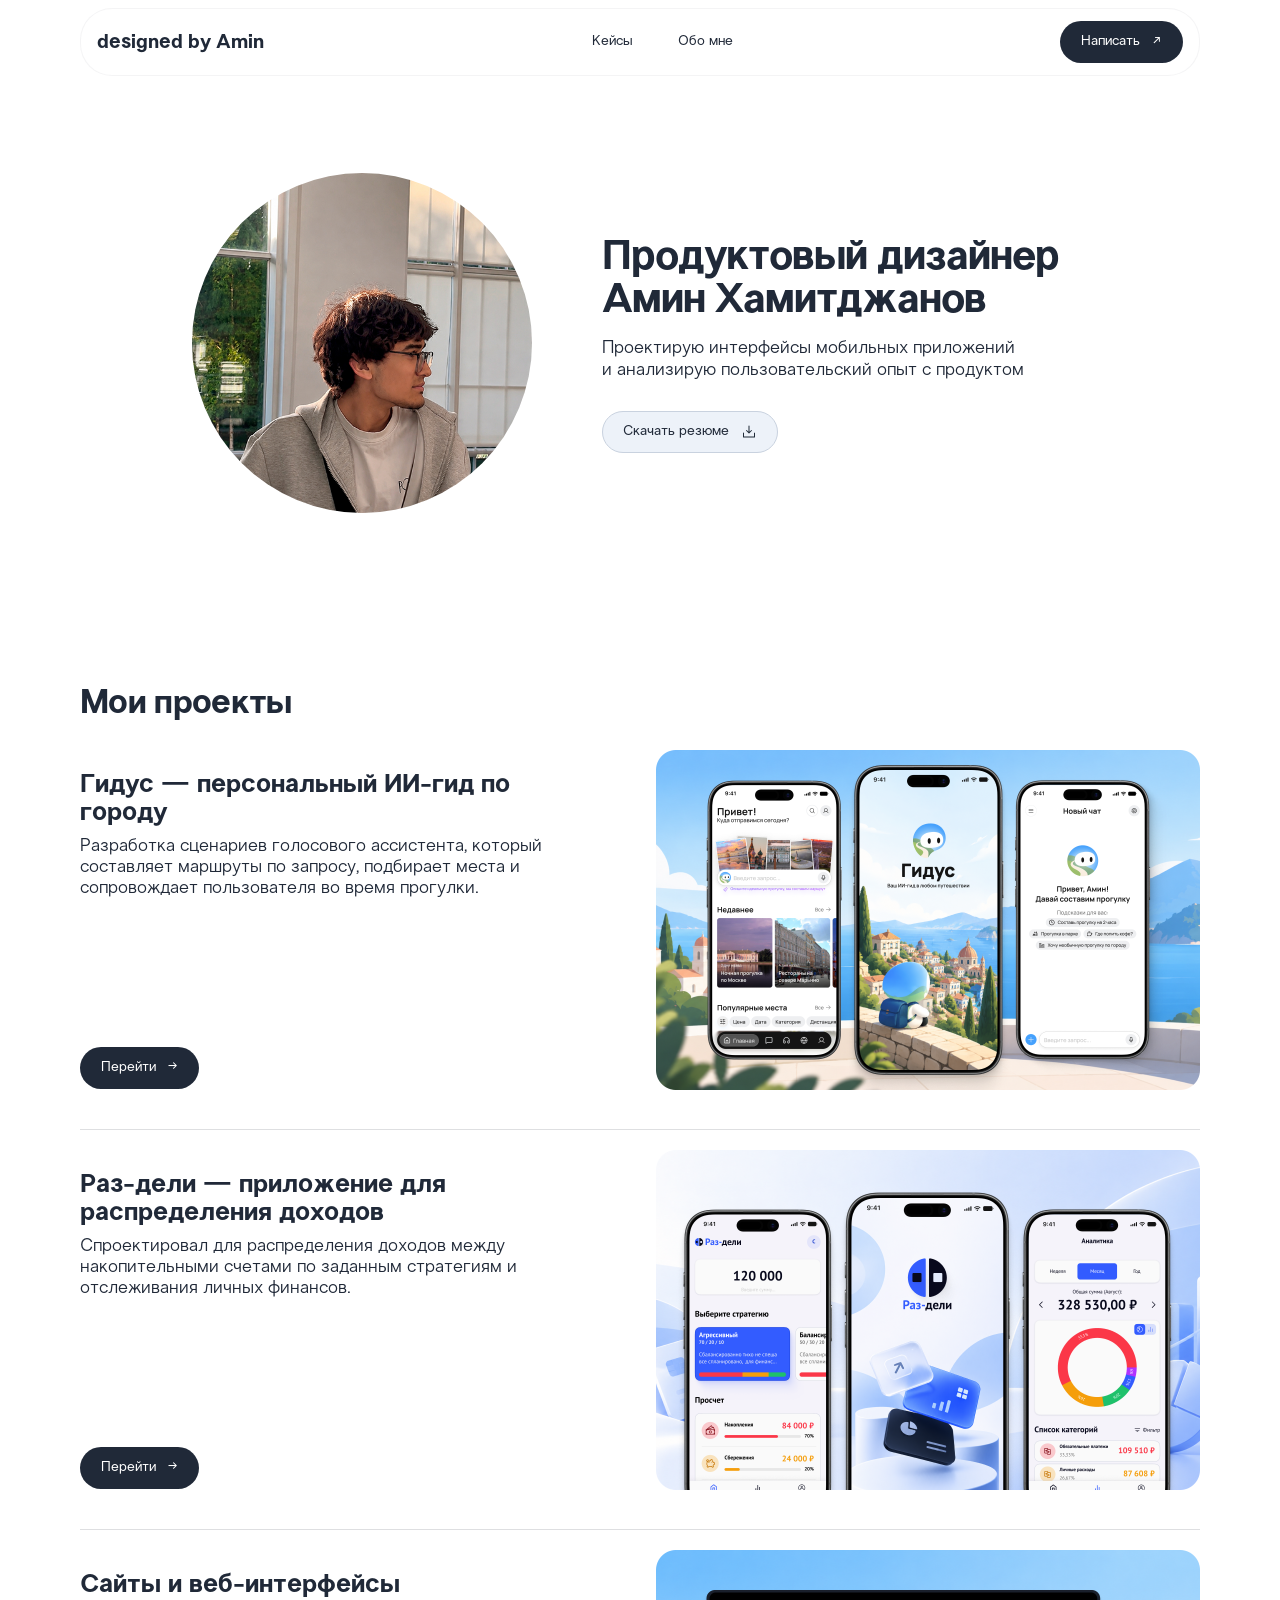
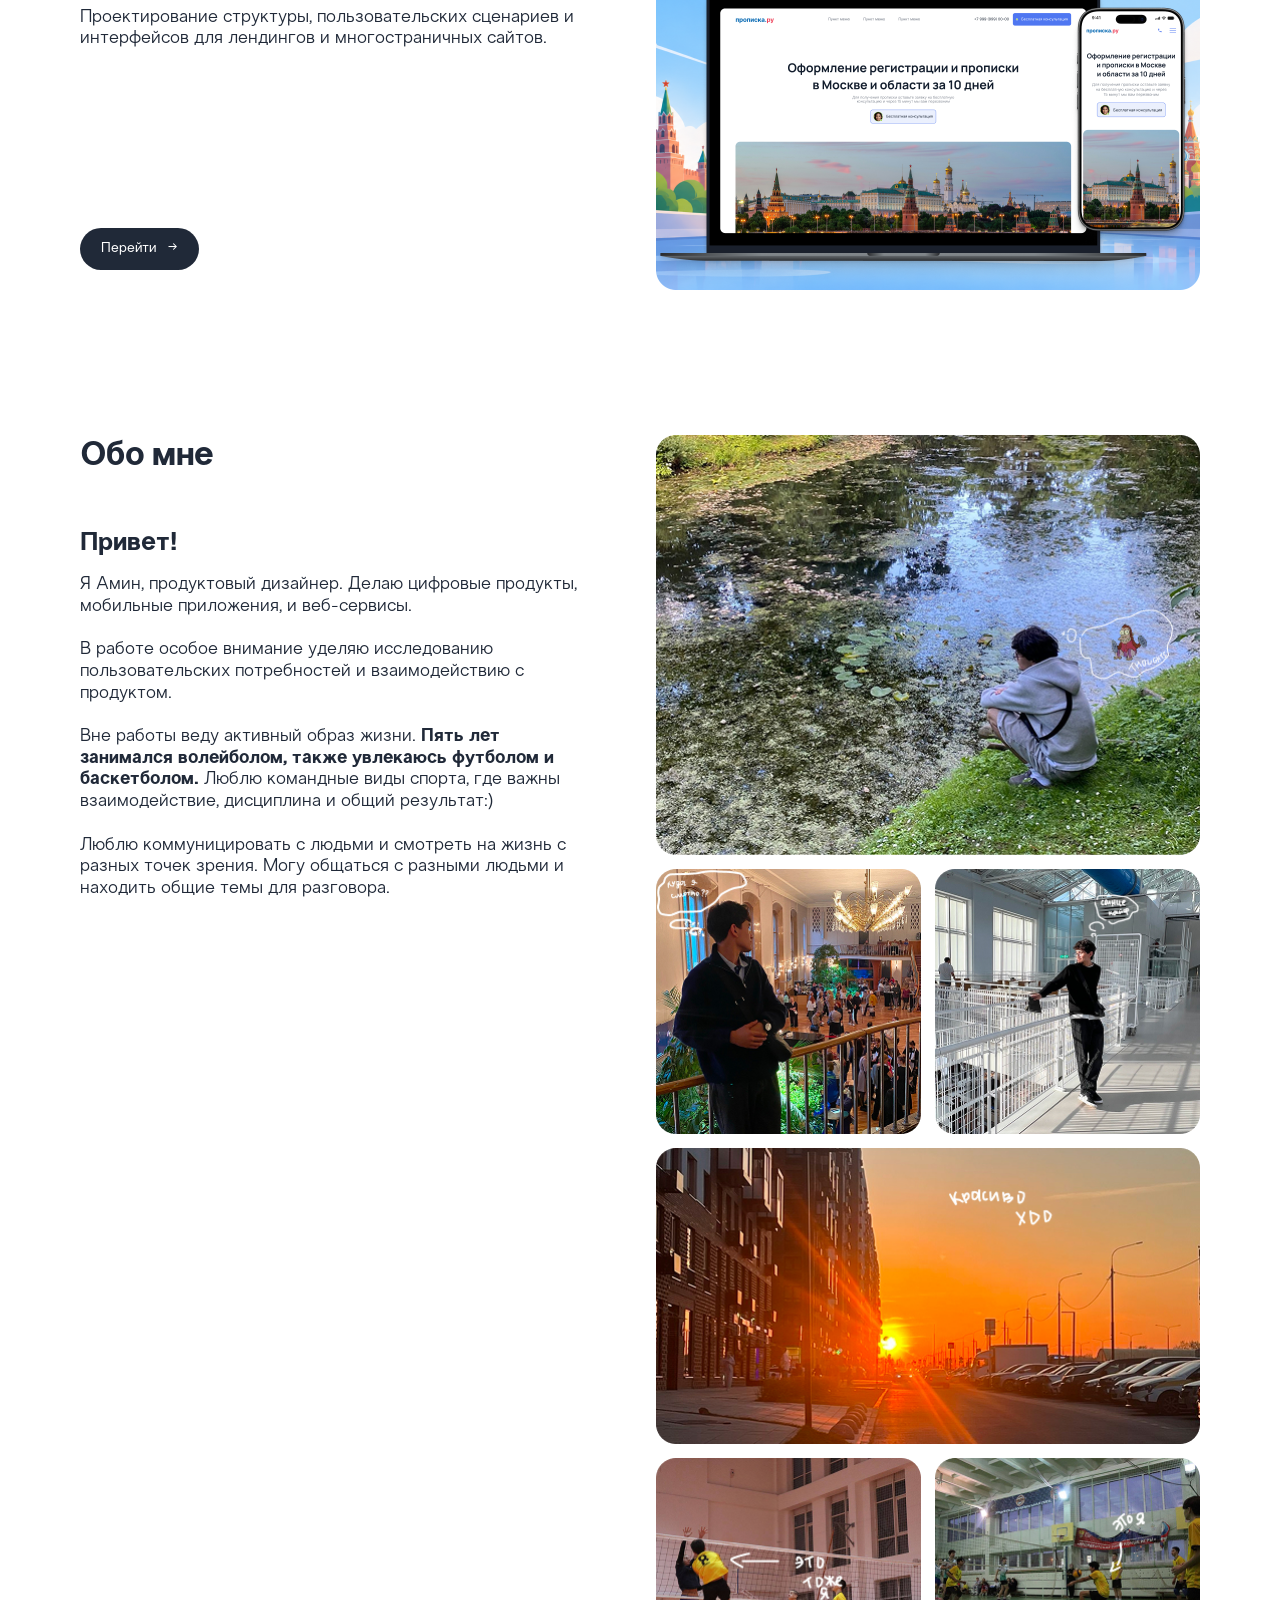
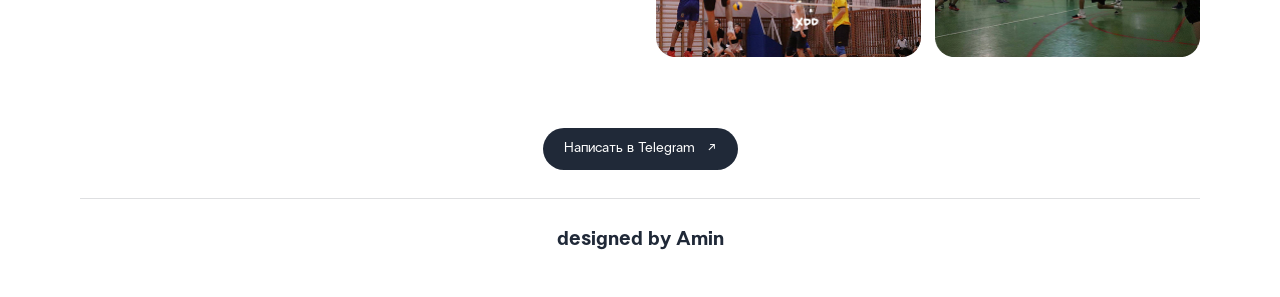
==== index.html @ 26699785 "Fix asset paths for GitHub Pages" ====
<!doctype html>
<html lang="ru">

<head>
  <meta charset="UTF-8">
  <meta name="viewport" content="width=device-width, initial-scale=1.0">
  <meta name="theme-color" content="#ffffff">
  <meta name="description" content="Портфолио продуктового дизайнера Амина Хамитджанова: проекты и информация обо мне.">
  <title>Амин Хамитджанов — продуктовый дизайнер</title>
  <link rel="stylesheet" href="styles.css?v=20261022-4">
  <script src="script.js?v=20261022-4" defer></script>
</head>

<body>
  <div class="page-shell">
    <header class="site-header container" id="top">
      <a class="brand" href="#top" aria-label="Амин — наверх">designed by Amin</a>
      <nav class="site-nav" id="site-nav" aria-label="Основная навигация">
        <a href="#projects">Кейсы</a>
        <a href="#about">Обо мне</a>
      </nav>
      <a class="pill pill-dark header-contact" href="https://t.me/amin_ux_ui" target="_blank"
        rel="noopener noreferrer"><span class="header-contact-desktop">Написать</span><span
          class="header-contact-mobile">Telegram</span><span class="arrow-icon"
          aria-hidden="true">↗</span></a>
    </header>

    <main>
      <section class="hero container" aria-labelledby="hero-title">
        <div class="hero-inner reveal">
          <img class="hero-photo" src="Медиа/фото ава.jpg" alt="Амин Хамитджанов" width="340" height="340">
          <div class="hero-copy">
            <h1 id="hero-title">Продуктовый дизайнер<br>Амин Хамитджанов</h1>
            <p>Проектирую интерфейсы мобильных приложений<br class="desktop-break"> и анализирую пользовательский опыт с
              продуктом</p>
            <button class="pill pill-light resume-button" type="button" data-missing="resume">Скачать резюме
              <img class="download-icon" src="Медиа/DownloadSimple.svg" alt="" width="16" height="16"
                aria-hidden="true">
            </button>
          </div>
        </div>
      </section>

      <section class="projects container" id="projects" aria-labelledby="projects-title">
        <h2 class="section-title reveal" id="projects-title">Мои проекты</h2>
        <div class="project-list">
          <article class="project-row reveal">
            <div class="project-copy">
              <div>
                <h3>Гидус — персональный ИИ-гид по городу</h3>
                <p>Разработка сценариев голосового ассистента, который составляет маршруты по запросу, подбирает места и
                  сопровождает пользователя во время прогулки.</p>
              </div>
              <button class="pill pill-dark project-link" type="button" disabled
                title="Страница кейса будет добавлена позже">Перейти <span aria-hidden="true">→</span></button>
            </div>
            <img src="Медиа/preview-guidus-2x.png" alt="Три экрана приложения Гидус" width="544" height="340"
              loading="lazy">
          </article>
          <article class="project-row reveal">
            <div class="project-copy">
              <div>
                <h3>Раз-дели — приложение для распределения доходов</h3>
                <p>Спроектировал для распределения доходов между накопительными счетами по заданным стратегиям и
                  отслеживания личных финансов.</p>
              </div>
              <button class="pill pill-dark project-link" type="button" disabled
                title="Страница кейса будет добавлена позже">Перейти <span aria-hidden="true">→</span></button>
            </div>
            <img src="Медиа/preview-razdeli-2x.png" alt="Экраны приложения Раз-дели" width="544" height="340"
              loading="lazy">
          </article>
          <article class="project-row reveal">
            <div class="project-copy">
              <div>
                <h3>Сайты и веб-интерфейсы</h3>
                <p>Проектирование структуры, пользовательских сценариев и интерфейсов для лендингов и многостраничных
                  сайтов.</p>
              </div>
              <button class="pill pill-dark project-link" type="button" disabled
                title="Страница кейса будет добавлена позже">Перейти <span aria-hidden="true">→</span></button>
            </div>
            <img src="Медиа/preview-web-2x.png" alt="Превью сайта на ноутбуке и телефоне" width="544" height="340"
              loading="lazy">
          </article>
        </div>
      </section>


      <section class="about container" id="about" aria-labelledby="about-title">
        <div class="about-grid">
          <div class="about-copy reveal">
            <h2 class="section-title" id="about-title">Обо мне</h2>
            <h3>Привет!</h3>
            <p>Я Амин, продуктовый дизайнер. Делаю цифровые продукты, мобильные приложения, и веб-сервисы.</p>
            <p>В работе особое внимание уделяю исследованию пользовательских потребностей и взаимодействию с продуктом.
            </p>
            <p>Вне работы веду активный образ жизни. <strong>Пять лет занимался волейболом, также увлекаюсь футболом и
                баскетболом.</strong> Люблю командные виды спорта, где важны взаимодействие, дисциплина и общий
              результат:)</p>
            <p>Люблю коммуницировать с людьми и смотреть на жизнь с разных точек зрения. Могу общаться с разными людьми
              и находить общие темы для разговора.</p>
          </div>
          <div class="photo-story" aria-label="Фотографии Амина">
            <div class="photo-step">
              <div class="photo-frame reveal"><img src="Медиа/Фотка о себе 1.jpg" alt="У пруда" width="542" height="419"
                  loading="lazy"></div>
            </div>
            <div class="photo-step">
              <div class="photo-frame photo-pair reveal"><img src="Медиа/Фотка о себе 2.jpg" alt="В помещении"
                  width="264" height="264" loading="lazy"><img src="Медиа/Фотка о себе 3.jpg" alt="На прогулке"
                  width="264" height="264" loading="lazy"></div>
            </div>
            <div class="photo-step">
              <div class="photo-frame reveal"><img src="Медиа/Фотка о себе 4.jpg" alt="Закат в городе" width="542"
                  height="295" loading="lazy"></div>
            </div>
            <div class="photo-step">
              <div class="photo-frame photo-pair reveal"><img src="Медиа/Фотка о себе 5.jpg" alt="Игра в волейбол"
                  width="264" height="199" loading="lazy"><img src="Медиа/Фотка о себе 6.jpg" alt="Игра в баскетбол"
                  width="264" height="199" loading="lazy"></div>
            </div>
          </div> 
        </div>
      </section>
    </main>

    <footer class="site-footer container">
      <a class="pill pill-dark footer-contact" href="https://t.me/amin_ux_ui" target="_blank"
        rel="noopener noreferrer">Написать в Telegram <span aria-hidden="true">↗</span></a>
      <div class="footer-divider" aria-hidden="true"></div>
      <a class="footer-brand" href="#top">designed by Amin</a>
    </footer>
  </div>

  <div class="toast" id="toast" role="status" aria-live="polite"></div>
</body>

</html>
---- styles.css ----
@font-face {
    font-family: "LT Superior";
    src: url("Шрифты/LT Superior/LTSuperior-Regular.otf") format("opentype");
    font-weight: 400;
    font-display: swap
}

@font-face {
    font-family: "LT Superior";
    src: url("Шрифты/LT Superior/LTSuperior-Medium.otf") format("opentype");
    font-weight: 500;
    font-display: swap
}

@font-face {
    font-family: "LT Superior";
    src: url("Шрифты/LT Superior/LTSuperior-Semibold.otf") format("opentype");
    font-weight: 600;
    font-display: swap
}

@font-face {
    font-family: "LT Superior";
    src: url("Шрифты/LT Superior/LTSuperior-Bold.otf") format("opentype");
    font-weight: 700;
    font-display: swap
}

:root {
    --ink: #202938;
    --muted: #77808d;
    --line: #dedfe1;
    --pale: #edf2f9
}

* {
    box-sizing: border-box
}

html {
    scroll-behavior: smooth
}

body {
    margin: 0;
    background: #fff;
    color: var(--ink);
    font-family: "LT Superior", Arial, sans-serif;
    font-size: 18px;
    line-height: 1.2;
    -webkit-font-smoothing: antialiased
}

button,
a {
    font: inherit
}

button {
    cursor: pointer
}

a {
    color: inherit;
    text-decoration: none
}

img {
    display: block;
    max-width: 100%
}

.page-shell {
    max-width: 100%;
    margin: auto;
    background: #fff;
}

.container {
    width: min(1120px, calc(100% - 64px));
    max-width: 1120px;
    margin-inline: auto
}

.site-header {
    backdrop-filter: blur(10px);
    -webkit-backdrop-filter: blur(10px);
    position: sticky;
    top: 8px;
    z-index: 10;
    background: #ffffff5b;
    padding: 12px 16px;
    border: 1px solid #dedfe156;
    display: flex;
    align-items: center;
    justify-content: space-between;
    width: 100%;
    border-radius: 32px;
}

.brand,
.footer-brand {
    font-weight: 700;
    font-size: 20px;
    white-space: nowrap
}

.site-nav {
    display: flex;
    flex: 1;
    width: 100%;
    gap: 45px;
    margin-left: 0;
    align-items: center;
    justify-content: center
}

.site-nav a {
    font-size: 14px;
    font-weight: 500;
    transition: color .2s
}

.site-nav a:hover {
    color: #4774ba
}

.pill {
    min-height: 42px;
    padding: 10px 20px;
    border-radius: 999px;
    border: 1px solid transparent;
    display: inline-flex;
    align-items: center;
    justify-content: center;
    gap: 12px;
    width: max-content;
    font-size: 14px;
    font-weight: 500;
    line-height: 1;
    white-space: nowrap;
    transition: transform .2s, background .2s, box-shadow .2s
}

.pill:hover {
    transform: translateY(-2px);
    box-shadow: 0 5px 14px #20293820
}

.pill:focus-visible,
.site-nav a:focus-visible,
.brand:focus-visible,
.footer-brand:focus-visible {
    outline: 2px solid #4a72ee;
    outline-offset: 4px
}

.pill-dark {
    background: var(--ink);
    color: #fff
}

.pill-dark:hover {
    background: #37445a
}

.pill-light {
    background: var(--pale);
    border-color: #c9d2df;
    color: var(--ink)
}

.pill-light:hover {
    background: #e2eaf5
}

.header-contact {
    margin-left: 0
}

.header-contact-mobile {
    display: none
}

.hero {
    padding-top: 105px
}

.hero-inner {
    display: flex;
    align-items: center;
    gap: 70px;
    padding-left: 112px
}

.hero-photo {
    width: 340px;
    height: 340px;
    object-fit: cover;
    object-position: center 45%;
    border-radius: 50%;
    flex: none;
    transform: translate3d(0, var(--hero-parallax, 0px), 0)
}

.hero-copy {
    padding-top: 2px
}

h1,
h2,
h3,
h4,
p {
    margin-top: 0
}

h1 {
    font-size: 42px;
    line-height: 1.04;
    letter-spacing: -.025em;
    font-weight: 700;
    margin-bottom: 16px
}

.hero-copy p {
    font-size: 18px;
    line-height: 1.2;
    max-width: 450px;
    margin-bottom: 30px
}

.resume-button {
    font-size: 14px
}

.download-icon {
    width: 16px;
    height: 16px
}

.projects {
    margin-top: 170px
}

.section-title {
    font-size: 34px;
    line-height: 1.2;
    font-weight: 700;
    letter-spacing: -.02em;
    margin: 0 0 42px
}

.projects .section-title {
    margin-bottom: 26px
}

.project-list {
    display: grid
}

.project-row {
    display: grid;
    grid-template-columns: 544px 544px;
    gap: 32px;
    min-height: 380px;
    padding-bottom: 20px;
    margin-bottom: 20px;
    border-bottom: 1px solid var(--line)
}

.project-row:last-child {
    border-bottom: 0;
    margin-bottom: 0;
    padding-bottom: 0;
    min-height: 340px
}

.project-row>img {
    width: 544px;
    height: 340px;
    object-fit: cover;
    border-radius: 16px
}

.project-copy {
    display: flex;
    flex-direction: column;
    align-items: flex-start;
    justify-content: space-between;
    padding: 20px 0
}

.project-copy h3 {
    font-size: 26px;
    line-height: 1.1;
    font-weight: 700;
    max-width: 510px;
    margin-bottom: 10px
}

.project-copy p {
    max-width: 512px;
    line-height: 1.16;
    margin: 0
}

.project-link:disabled {
    opacity: 1;
    cursor: default
}

.project-link:disabled:hover {
    background: var(--ink);
    box-shadow: none;
    transform: none
}

.about {
    margin-top: 145px
}

.about-grid {
    display: grid;
    grid-template-columns: 544px 544px;
    gap: 32px;
    align-items: start
}

.about-copy {
    position: sticky;
    top: 110px;
    max-width: 500px
}

.about-copy .section-title {
    margin-bottom: 52px
}

.about-copy h3 {
    font-size: 26px;
    line-height: 1.1;
    margin-bottom: 18px
}

.about-copy p {
    margin-bottom: 22px
}

.about-copy strong {
    font-weight: 700
}
/*
.photo-story {
    position: relative;
    min-width: 0
}

.photo-step {
    position: sticky;
    top: 110px;
    height: min(74vh, 640px);
    min-height: 520px;
    background: #fff
}

.photo-step:nth-child(1) {
    z-index: 1
}

.photo-step:nth-child(2) {
    z-index: 2
}

.photo-step:nth-child(3) {
    z-index: 3
}

.photo-step:nth-child(4) {
    z-index: 4
}

.photo-frame {
    width: 100%;
}

.photo-frame img {
    width: 100%;
    height: auto;
    object-fit: cover;
    border-radius: 16px
}

.photo-pair {
    display: grid;
    grid-template-columns: repeat(2, minmax(0, 1fr));
    gap: 14px
}
*/

.photo-story {
    position: relative;
    min-width: 0;
    display: flex;
    flex-flow: column;
    gap: 14px;
}
.photo-step:nth-child(1) {
    z-index: 1
}

.photo-step:nth-child(2) {
    z-index: 2
}

.photo-step:nth-child(3) {
    z-index: 3
}

.photo-step:nth-child(4) {
    z-index: 4
}

.photo-frame {
    width: 100%;
}

.photo-frame img {
    width: 100%;
    height: auto;
    object-fit: cover;
    border-radius: 16px
}

.photo-pair {
    display: grid;
    grid-template-columns: repeat(2, minmax(0, 1fr));
    gap: 14px
}

.site-footer {
    margin-top: 70px;
    padding-bottom: 46px;
    display: flex;
    flex-direction: column;
    align-items: center;
    gap: 28px
}

.footer-divider {
    height: 1px;
    width: 100%;
    background: var(--line)
}

.toast {
    position: fixed;
    left: 50%;
    bottom: 28px;
    transform: translate(-50%, 20px);
    padding: 14px 20px;
    background: var(--ink);
    color: #fff;
    border-radius: 12px;
    box-shadow: 0 8px 30px #0003;
    opacity: 0;
    pointer-events: none;
    transition: opacity .25s, transform .25s;
    z-index: 10;
    font-size: 14px
}

.toast.visible {
    opacity: 1;
    transform: translate(-50%, 0)
}

.js-reveal .reveal {
    opacity: 0;
    transform: translateY(26px);
    transition: opacity .65s ease, transform .65s cubic-bezier(.2, .7, .2, 1)
}

.js-reveal .reveal.is-visible {
    opacity: 1;
    transform: none
}

@media(max-width:1199px) {
    .container {
        width: min(100% - 64px, 1000px)
    }

    .site-header {
        gap: 28px
    }

    .hero-inner {
        padding-left: 50px
    }

    .project-row,
    .about-grid {
        grid-template-columns: minmax(0, 1fr) minmax(0, 1fr)
    }

    .project-row>img {
        width: 100%;
        height: auto;
        aspect-ratio: 544/340
    }

    .project-copy h3 {
        font-size: 24px
    }

    .about-copy {
        max-width: none
    }
}

@media(max-width:760px) {
    body {
        font-size: 16px
    }

    .page-shell {
        border-radius: 0
    }

    .container {
        width: calc(100% - 40px)
    }

    .site-header {
        padding: 8px 10px;
    }

    .brand {
        font-size: 17px
    }

    .site-nav {
        display: none
    }

    .hero {
        padding-top: 50px
    }

    .hero-inner {
        padding-left: 0;
        flex-direction: column;
        gap: 28px;
        align-items: center;
        justify-content: center;
        text-align: center
    }

    .hero-photo {
        width: 220px;
        height: 220px;
        transform: none
    }

    .hero-copy {
        padding: 0;
        display: flex;
        flex-direction: column;
        align-items: center;
        text-align: center
    }

    .hero-copy h1,
    .hero-copy p {
        text-align: center
    }

    .resume-button {
        align-self: center
    }

    h1 {
        font-size: 34px
    }

    .hero-copy p {
        font-size: 16px
    }

    .desktop-break {
        display: none
    }

    .projects {
        margin-top: 95px
    }

    .section-title {
        font-size: 28px
    }

    .projects .section-title {
        text-align: left;
    }

    .project-row {
        display: flex;
        flex-direction: column-reverse;
        gap: 20px;
        min-height: 0;
        padding-bottom: 25px;
        margin-bottom: 25px
    }

    .project-row:last-child {
        min-height: 0
    }

    .project-row>img {
        height: auto;
        aspect-ratio: 544/340
    }

    .project-copy {
        padding: 0;
        gap: 20px;
        align-items: center;
    }

    .project-copy h3 {
        font-size: 22px;
    }

    .about {
        margin-top: 90px
    }

    .about-grid {
        display: block
    }

    .about-copy {
        position: static;
        max-width: none;
        margin-bottom: 40px;
        text-align: center
    }

    .about-copy .section-title {
        margin-bottom: 30px;
        text-align: left
    }

    .about-copy h3 {
        font-size: 22px;
        text-align: left;
        width: 100%
    }

    .about-copy p {
        text-align: left
    }

    .photo-pair {
        display: grid;
        grid-template-columns: repeat(2, minmax(0, 1fr));
        gap: 14px
    }

    .site-footer {
        margin-top: 45px;
        padding-bottom: 35px;
        gap: 25px;
        justify-content: center;
        text-align: center
    }

    .footer-contact,
    .footer-brand {
        align-self: center
    }
}

@media(max-width:420px) {
    h1 {
        font-size: 30px
    }

    .hero-photo {
        width: 200px;
        height: 200px
    }

    .pill {
        font-size: 13px
    }

    .photo-pair {
        gap: 8px
    }
}

@media(max-width:760px) {
    .site-header {
        justify-content: space-between
    }

    .site-nav {
        display: none
    }

    .header-contact {
        display: inline-flex;
        margin-left: auto;
        min-height: 38px;
        padding: 9px 14px;
        font-size: 13px;
        gap: 6px
    }

    .header-contact-desktop {
        display: none
    }

    .header-contact-mobile {
        display: inline
    }
}

@media(max-width:420px) {
    .site-header {
        gap: 8px
    }

    .site-header .brand {
        font-size: clamp(13px, 3.7vw, 17px)
    }

    .header-contact {
        font-size: clamp(10px, 3vw, 13px);
        padding: 8px 10px;
        gap: 4px;
        min-height: 34px
    }
}

@media(max-height:700px) and (min-width:761px) {
    .about-copy {
        top: 24px
    }

    .photo-step {
        top: 24px;
        min-height: 380px;
        height: calc(100vh - 48px)
    }
}

@media(prefers-reduced-motion:reduce) {
    html {
        scroll-behavior: auto
    }

    *,
    *::before,
    *::after {
        transition-duration: .01ms !important
    }

    .js-reveal .reveal {
        opacity: 1;
        transform: none
    }
}
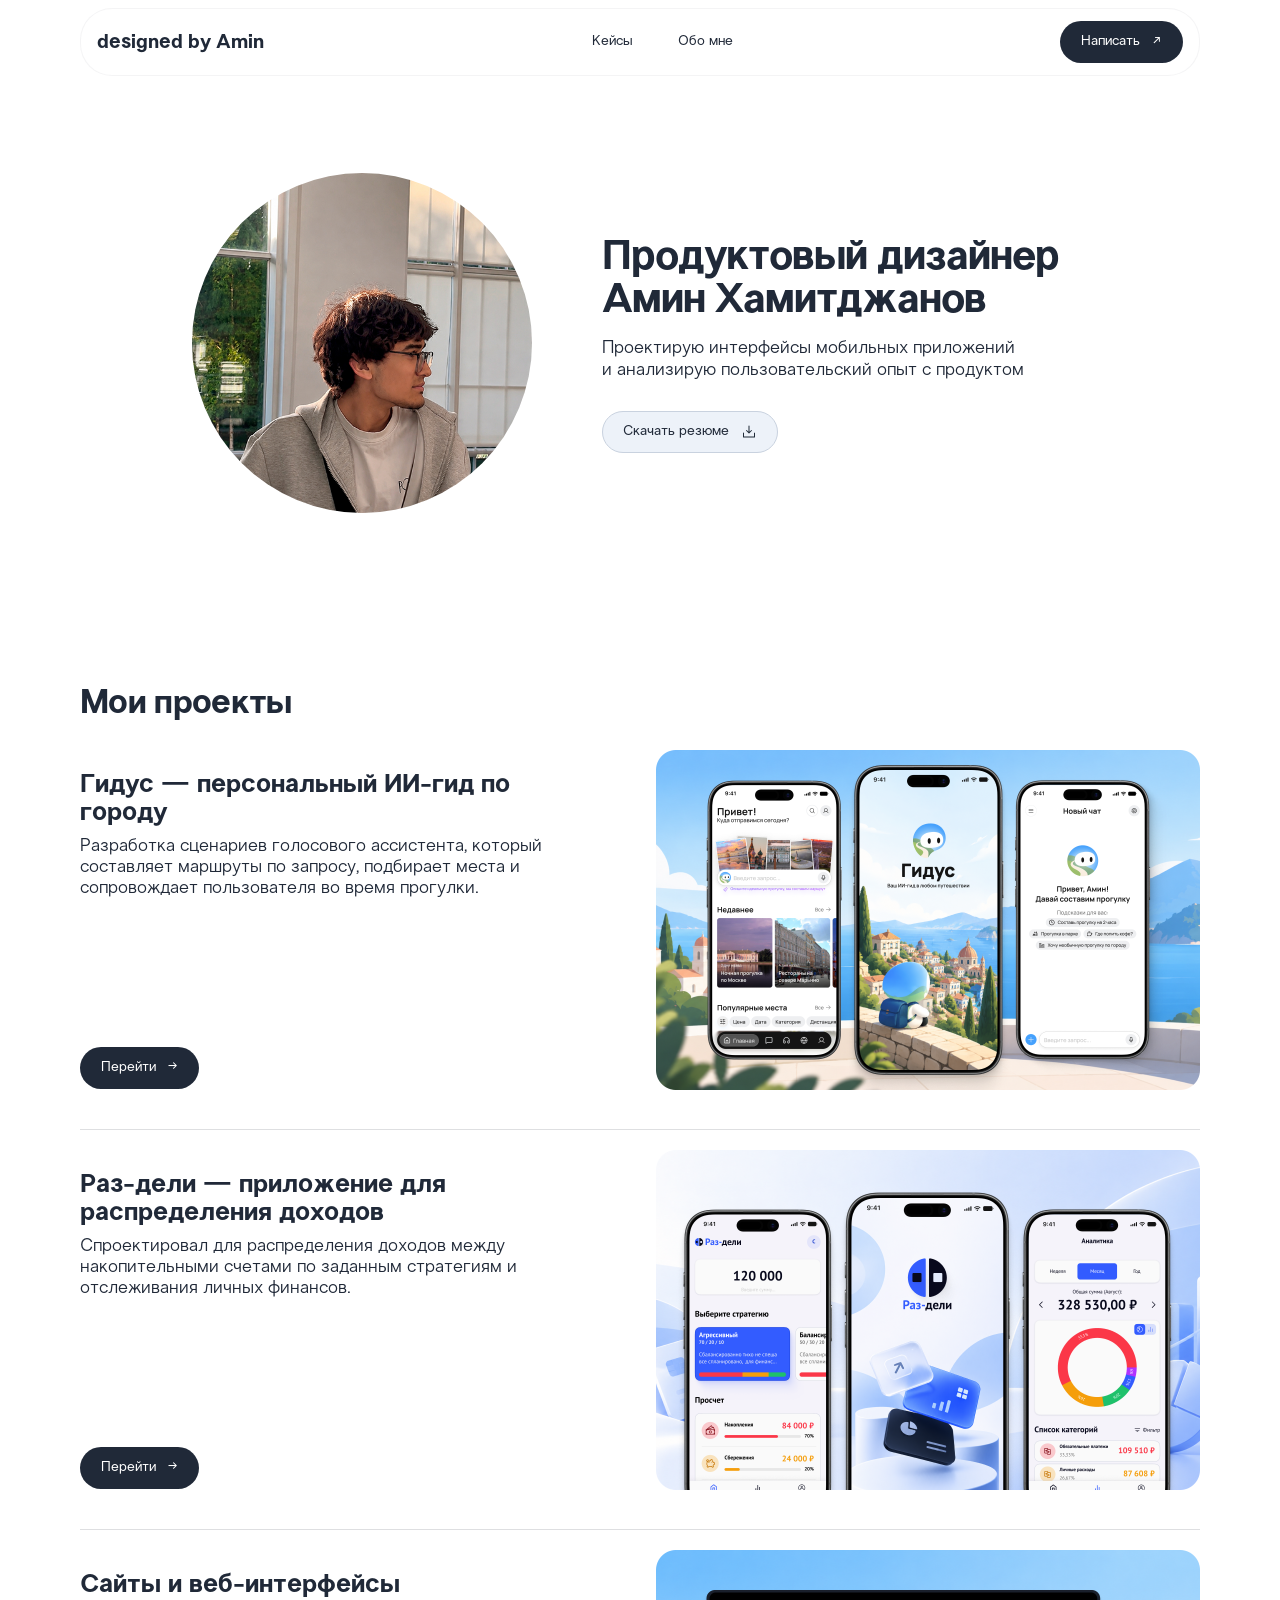
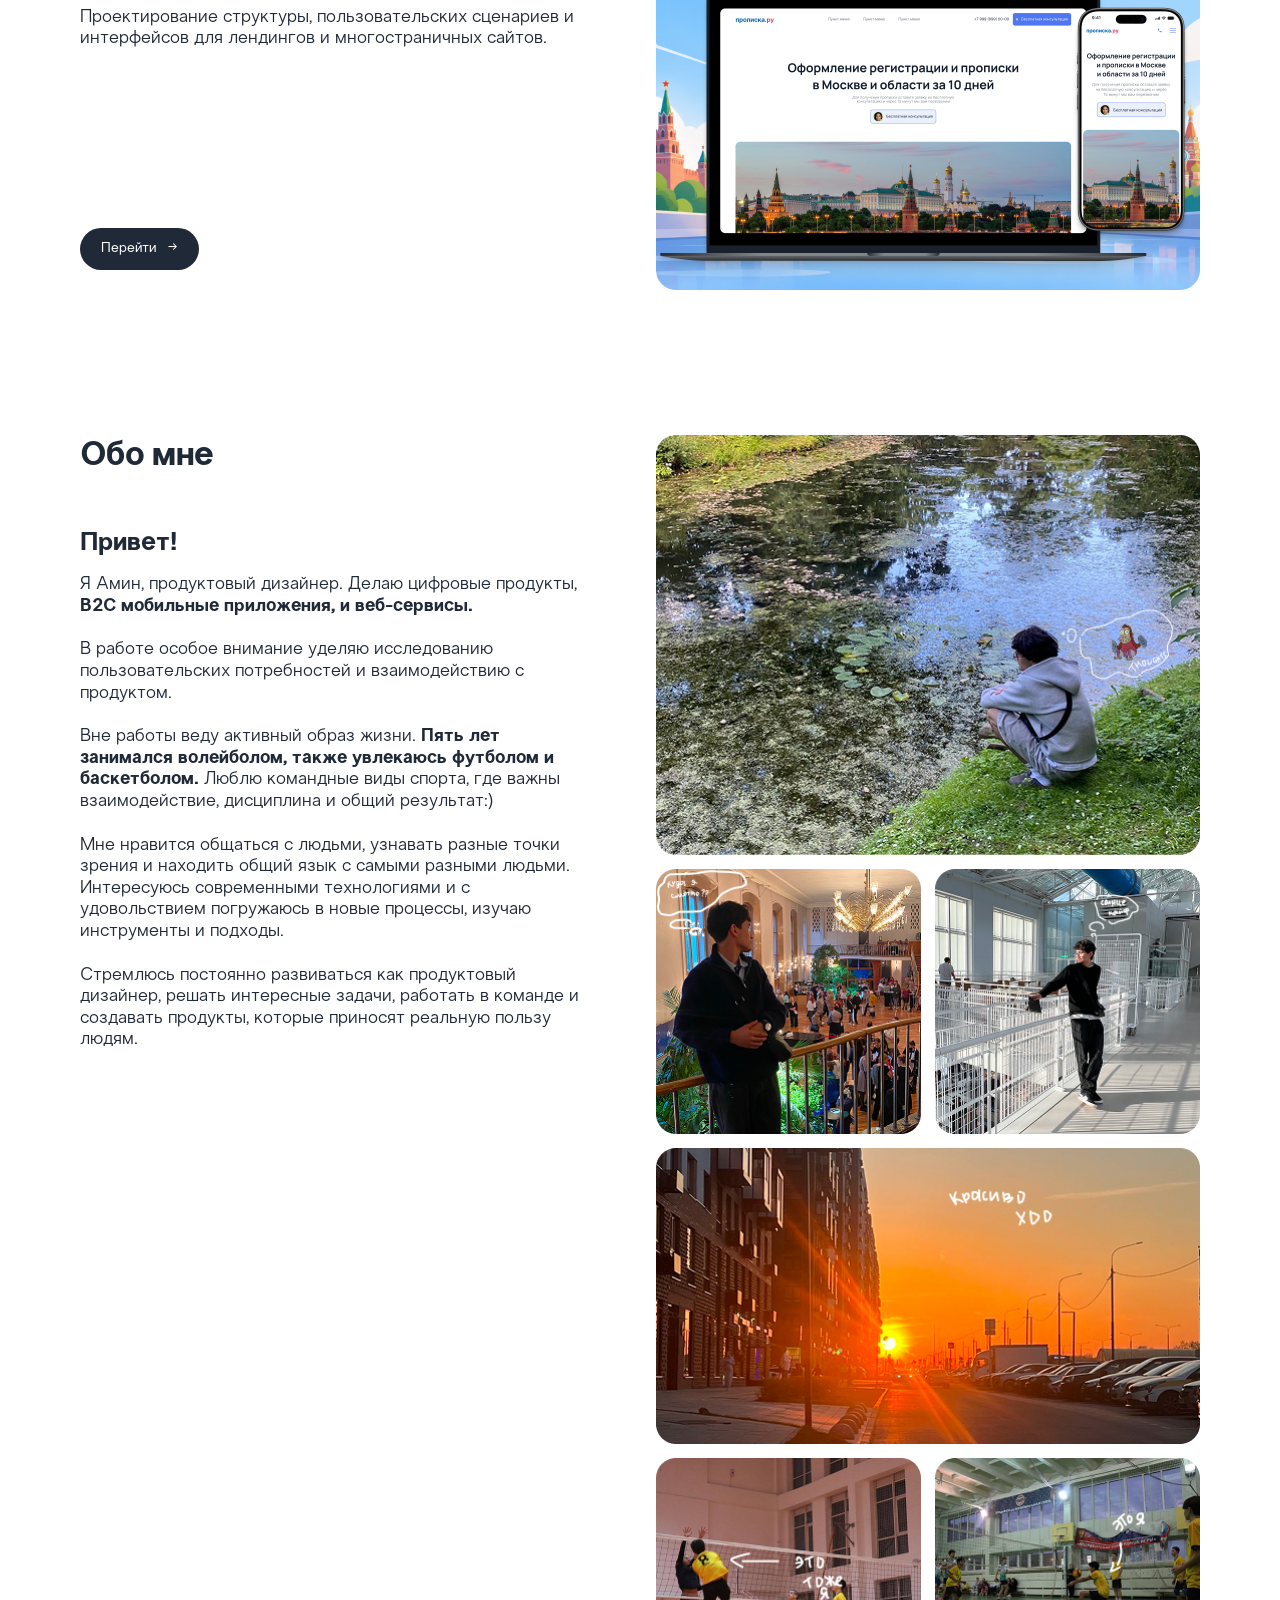
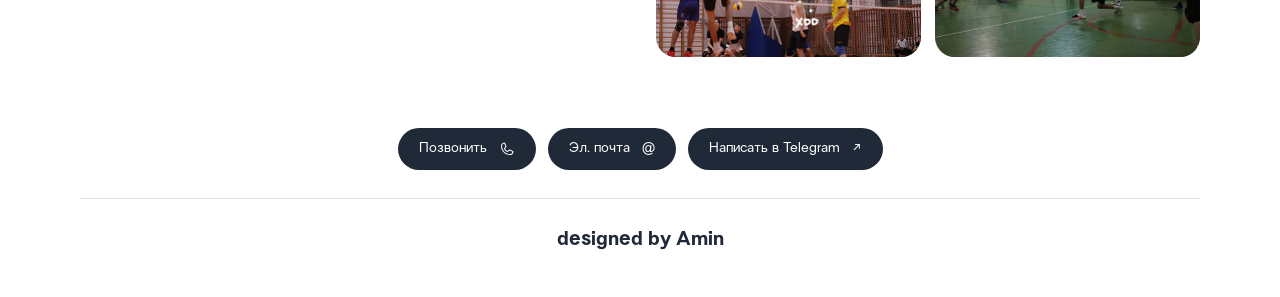
==== commit b8820d79: "кнопки футера, текстовка, и резюме" ====
--- a/index.html
+++ b/index.html
@@ -8,21 +8,21 @@
   <meta name="description" content="Портфолио продуктового дизайнера Амина Хамитджанова: проекты и информация обо мне.">
   <title>Амин Хамитджанов — продуктовый дизайнер</title>
   <link rel="stylesheet" href="styles.css?v=20261022-4">
+  <link icon rel="icon" href="Медиа/Favicon.svg" type="image/svg+xml">
   <script src="script.js?v=20261022-4" defer></script>
 </head>
 
 <body>
   <div class="page-shell">
     <header class="site-header container" id="top">
-      <a class="brand" href="#top" aria-label="Амин — наверх">designed by Amin</a>
+      <a class="brand" href="#" aria-label="Амин — наверх">designed by Amin</a>
       <nav class="site-nav" id="site-nav" aria-label="Основная навигация">
         <a href="#projects">Кейсы</a>
         <a href="#about">Обо мне</a>
       </nav>
       <a class="pill pill-dark header-contact" href="https://t.me/amin_ux_ui" target="_blank"
         rel="noopener noreferrer"><span class="header-contact-desktop">Написать</span><span
-          class="header-contact-mobile">Telegram</span><span class="arrow-icon"
-          aria-hidden="true">↗</span></a>
+          class="header-contact-mobile">Telegram</span><span class="arrow-icon" aria-hidden="true">↗</span></a>
     </header>
 
     <main>
@@ -33,10 +33,11 @@
             <h1 id="hero-title">Продуктовый дизайнер<br>Амин Хамитджанов</h1>
             <p>Проектирую интерфейсы мобильных приложений<br class="desktop-break"> и анализирую пользовательский опыт с
               продуктом</p>
-            <button class="pill pill-light resume-button" type="button" data-missing="resume">Скачать резюме
+            <a class="pill pill-light resume-button" href="Медиа/Резюме Амин.pdf" download="Резюме Амин.pdf">Скачать
+              резюме
               <img class="download-icon" src="Медиа/DownloadSimple.svg" alt="" width="16" height="16"
                 aria-hidden="true">
-            </button>
+            </a>
           </div>
         </div>
       </section>
@@ -51,8 +52,7 @@
                 <p>Разработка сценариев голосового ассистента, который составляет маршруты по запросу, подбирает места и
                   сопровождает пользователя во время прогулки.</p>
               </div>
-              <button class="pill pill-dark project-link" type="button" disabled
-                title="Страница кейса будет добавлена позже">Перейти <span aria-hidden="true">→</span></button>
+              <a class="pill pill-dark project-link" href="guidus.html">Перейти <span aria-hidden="true">→</span></a>
             </div>
             <img src="Медиа/preview-guidus-2x.png" alt="Три экрана приложения Гидус" width="544" height="340"
               loading="lazy">
@@ -92,14 +92,18 @@
           <div class="about-copy reveal">
             <h2 class="section-title" id="about-title">Обо мне</h2>
             <h3>Привет!</h3>
-            <p>Я Амин, продуктовый дизайнер. Делаю цифровые продукты, мобильные приложения, и веб-сервисы.</p>
+            <p>Я Амин, продуктовый дизайнер. Делаю цифровые продукты, <strong>B2C мобильные приложения, и веб-сервисы.</strong></p>
             <p>В работе особое внимание уделяю исследованию пользовательских потребностей и взаимодействию с продуктом.
             </p>
             <p>Вне работы веду активный образ жизни. <strong>Пять лет занимался волейболом, также увлекаюсь футболом и
                 баскетболом.</strong> Люблю командные виды спорта, где важны взаимодействие, дисциплина и общий
               результат:)</p>
-            <p>Люблю коммуницировать с людьми и смотреть на жизнь с разных точек зрения. Могу общаться с разными людьми
-              и находить общие темы для разговора.</p>
+            <p>Мне нравится общаться с людьми, узнавать разные точки зрения и находить общий язык с самыми разными
+              людьми. Интересуюсь современными технологиями и с удовольствием погружаюсь в новые процессы, изучаю
+              инструменты и подходы.
+            </p>
+            <p>Стремлюсь постоянно развиваться как продуктовый дизайнер, решать интересные задачи, работать в команде и
+              создавать продукты, которые приносят реальную пользу людям.</p>
           </div>
           <div class="photo-story" aria-label="Фотографии Амина">
             <div class="photo-step">
@@ -120,20 +124,27 @@
                   width="264" height="199" loading="lazy"><img src="Медиа/Фотка о себе 6.jpg" alt="Игра в баскетбол"
                   width="264" height="199" loading="lazy"></div>
             </div>
-          </div> 
+          </div>
         </div>
       </section>
     </main>
 
     <footer class="site-footer container">
-      <a class="pill pill-dark footer-contact" href="https://t.me/amin_ux_ui" target="_blank"
+      <div class="footer-contacts"> 
+        <a class="pill pill-dark footer-contact" href="tel:+79939226321" target="_blank"
+        rel="noopener noreferrer"> Позвонить <img src="/Медиа/Phone.svg" alt="" width="16" height="16"
+                aria-hidden="true" color="white"></a>
+        <a class="pill pill-dark footer-contact" href="mailto:amindesign03@mail.ru" target="_blank"
+        rel="noopener noreferrer"> Эл. почта <span aria-hidden="true">@</span></a>
+        <a class="pill pill-dark footer-contact" href="https://t.me/amin_ux_ui" target="_blank"
         rel="noopener noreferrer">Написать в Telegram <span aria-hidden="true">↗</span></a>
+      </div>
       <div class="footer-divider" aria-hidden="true"></div>
-      <a class="footer-brand" href="#top">designed by Amin</a>
+      <a class="footer-brand" href="#">designed by Amin</a>
     </footer>
   </div>
 
   <div class="toast" id="toast" role="status" aria-live="polite"></div>
 </body>
 
-</html>
+</html>
--- a/styles.css
+++ b/styles.css
@@ -350,6 +350,7 @@
 .about-copy strong {
     font-weight: 700
 }
+
 /*
 .photo-story {
     position: relative;
@@ -405,6 +406,7 @@
     flex-flow: column;
     gap: 14px;
 }
+
 .photo-step:nth-child(1) {
     z-index: 1
 }
@@ -451,6 +453,13 @@
     height: 1px;
     width: 100%;
     background: var(--line)
+}
+
+.footer-contacts {
+    width: 100%;
+    display: flex;
+    justify-content: center;
+    gap: 12px;
 }
 
 .toast {
@@ -726,6 +735,10 @@
     .header-contact-mobile {
         display: inline
     }
+    .footer-contacts {
+        flex-wrap: wrap;
+        gap: 8px;
+    }
 }
 
 @media(max-width:420px) {
@@ -755,6 +768,7 @@
         min-height: 380px;
         height: calc(100vh - 48px)
     }
+    
 }
 
 @media(prefers-reduced-motion:reduce) {
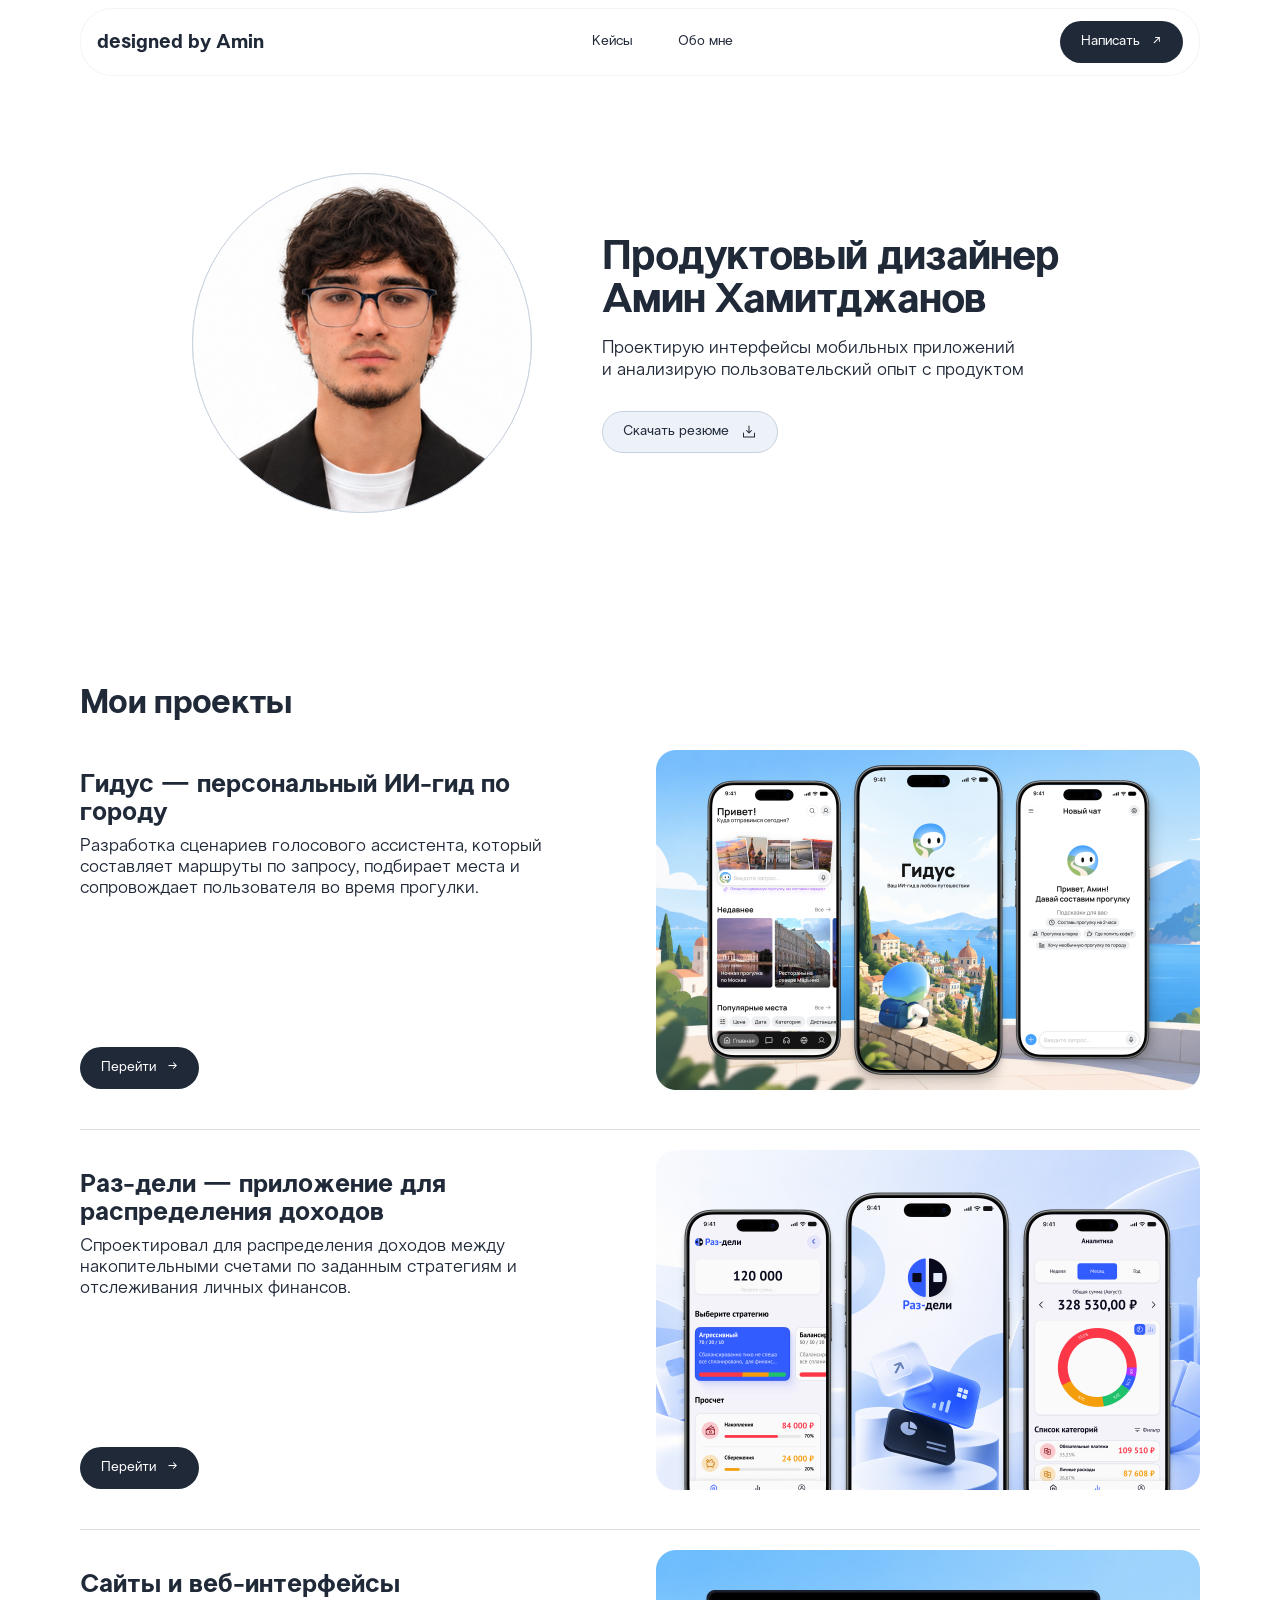
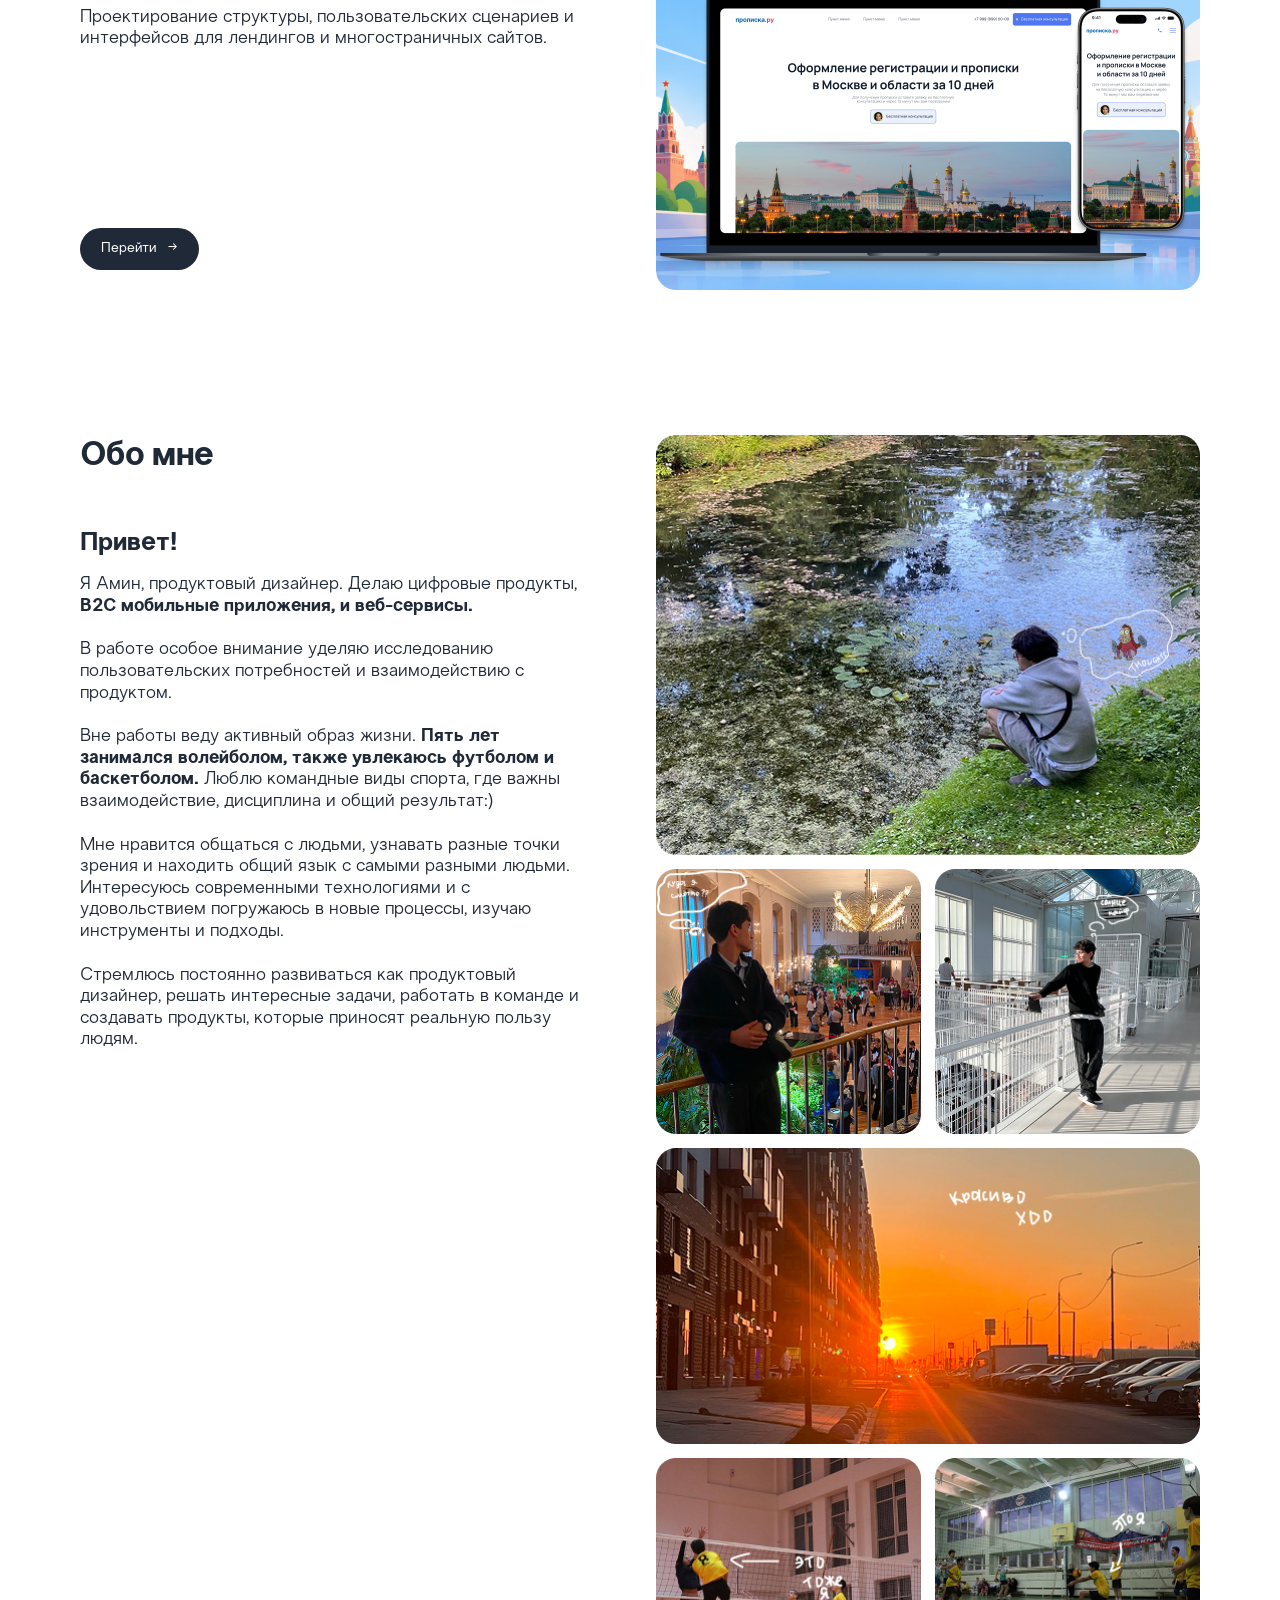
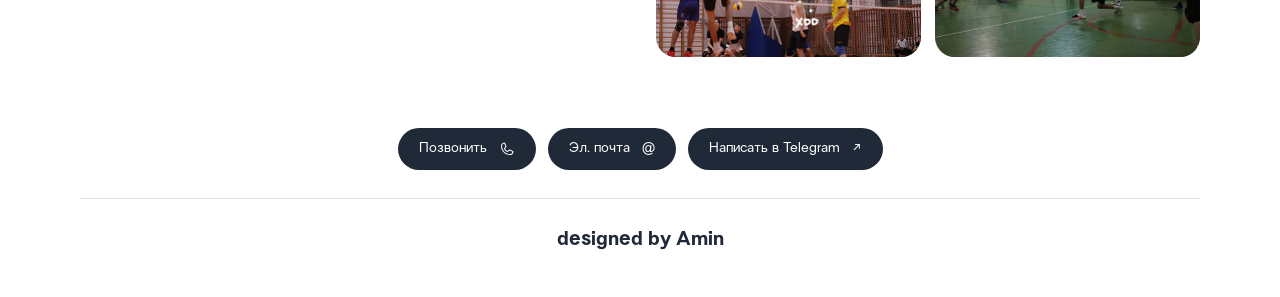
==== commit 0658c1c3: "аватарка в хиро секшн и курсор" ====
--- a/index.html
+++ b/index.html
@@ -28,7 +28,10 @@
     <main>
       <section class="hero container" aria-labelledby="hero-title">
         <div class="hero-inner reveal">
-          <img class="hero-photo" src="Медиа/фото ава.jpg" alt="Амин Хамитджанов" width="340" height="340">
+          <div class="hero-photo-wrap">
+            <img class="hero-photo" src="Медиа/фото ава.png" alt="Амин Хамитджанов" width="340" height="340">
+            <span class="hero-photo-poses" aria-hidden="true"></span>
+          </div>
           <div class="hero-copy">
             <h1 id="hero-title">Продуктовый дизайнер<br>Амин Хамитджанов</h1>
             <p>Проектирую интерфейсы мобильных приложений<br class="desktop-break"> и анализирую пользовательский опыт с
@@ -64,8 +67,7 @@
                 <p>Спроектировал для распределения доходов между накопительными счетами по заданным стратегиям и
                   отслеживания личных финансов.</p>
               </div>
-              <button class="pill pill-dark project-link" type="button" disabled
-                title="Страница кейса будет добавлена позже">Перейти <span aria-hidden="true">→</span></button>
+              <a class="pill pill-dark project-link" href="razdeli.html">Перейти <span aria-hidden="true">→</span></a>
             </div>
             <img src="Медиа/preview-razdeli-2x.png" alt="Экраны приложения Раз-дели" width="544" height="340"
               loading="lazy">
@@ -77,8 +79,8 @@
                 <p>Проектирование структуры, пользовательских сценариев и интерфейсов для лендингов и многостраничных
                   сайтов.</p>
               </div>
-              <button class="pill pill-dark project-link" type="button" disabled
-                title="Страница кейса будет добавлена позже">Перейти <span aria-hidden="true">→</span></button>
+              <a class="pill pill-dark project-link" href="web-case/index.html">Перейти <span
+                  aria-hidden="true">→</span></a>
             </div>
             <img src="Медиа/preview-web-2x.png" alt="Превью сайта на ноутбуке и телефоне" width="544" height="340"
               loading="lazy">
@@ -92,7 +94,8 @@
           <div class="about-copy reveal">
             <h2 class="section-title" id="about-title">Обо мне</h2>
             <h3>Привет!</h3>
-            <p>Я Амин, продуктовый дизайнер. Делаю цифровые продукты, <strong>B2C мобильные приложения, и веб-сервисы.</strong></p>
+            <p>Я Амин, продуктовый дизайнер. Делаю цифровые продукты, <strong>B2C мобильные приложения, и
+                веб-сервисы.</strong></p>
             <p>В работе особое внимание уделяю исследованию пользовательских потребностей и взаимодействию с продуктом.
             </p>
             <p>Вне работы веду активный образ жизни. <strong>Пять лет занимался волейболом, также увлекаюсь футболом и
@@ -130,14 +133,13 @@
     </main>
 
     <footer class="site-footer container">
-      <div class="footer-contacts"> 
-        <a class="pill pill-dark footer-contact" href="tel:+79939226321" target="_blank"
-        rel="noopener noreferrer"> Позвонить <img src="/Медиа/Phone.svg" alt="" width="16" height="16"
-                aria-hidden="true" color="white"></a>
+      <div class="footer-contacts">
+        <a class="pill pill-dark footer-contact" href="tel:+79939226321" target="_blank" rel="noopener noreferrer">
+          Позвонить <img src="Медиа/Phone.svg" alt="" width="16" height="16" aria-hidden="true" color="white"></a>
         <a class="pill pill-dark footer-contact" href="mailto:amindesign03@mail.ru" target="_blank"
-        rel="noopener noreferrer"> Эл. почта <span aria-hidden="true">@</span></a>
+          rel="noopener noreferrer"> Эл. почта <span aria-hidden="true">@</span></a>
         <a class="pill pill-dark footer-contact" href="https://t.me/amin_ux_ui" target="_blank"
-        rel="noopener noreferrer">Написать в Telegram <span aria-hidden="true">↗</span></a>
+          rel="noopener noreferrer">Написать в Telegram <span aria-hidden="true">↗</span></a>
       </div>
       <div class="footer-divider" aria-hidden="true"></div>
       <a class="footer-brand" href="#">designed by Amin</a>
--- a/styles.css
+++ b/styles.css
@@ -200,7 +200,45 @@
     object-position: center 45%;
     border-radius: 50%;
     flex: none;
-    transform: translate3d(0, var(--hero-parallax, 0px), 0)
+    transform: translate3d(0, var(--hero-parallax, 0px), 0);
+    border: solid 1.35px #c9d2df
+}
+
+.hero-photo-wrap {
+    position: relative;
+    width: 340px;
+    height: 340px;
+    flex: none;
+    transform: translate3d(0, var(--hero-parallax, 0px), 0);
+}
+
+.hero-photo-wrap .hero-photo {
+    display: block;
+    width: 100%;
+    height: 100%;
+    transform: none;
+}
+
+.hero-photo-poses {
+    position: absolute;
+    inset: 0;
+    border-radius: 50%;
+    border: solid 1.35px #c9d2df;
+    background-image: url("Медиа/фото ава-повороты.png");
+    background-size: 300% 300%;
+    background-position: 50% 50%;
+    opacity: 0;
+    pointer-events: none;
+}
+
+.hero-photo-wrap.is-ready .hero-photo-poses { opacity: 1; }
+
+@media (max-width: 760px) {
+    .hero-photo-wrap { width: 220px; height: 220px; transform: none; }
+}
+
+@media (max-width: 420px) {
+    .hero-photo-wrap { width: 200px; height: 200px; }
 }
 
 .hero-copy {
@@ -786,4 +824,118 @@
         opacity: 1;
         transform: none
     }
-}+}
+/* Просмотр фотографий и макетов на всех страницах портфолио. */
+main img:not(.download-icon) { cursor: zoom-in; }
+html.image-viewer-open,
+body.image-viewer-open { overflow: hidden; }
+.image-viewer[hidden] { display: none; }
+.image-viewer {
+  position: fixed;
+  inset: 0;
+  z-index: 1000;
+  display: grid;
+  place-items: center;
+  padding: 24px;
+}
+.image-viewer__backdrop {
+  position: absolute;
+  inset: 0;
+  background: rgba(13, 20, 32, .82);
+  backdrop-filter: blur(12px);
+  -webkit-backdrop-filter: blur(12px);
+}
+.image-viewer__panel {
+  position: relative;
+  width: min(92vw, 1600px);
+  height: min(84vh, 1100px);
+  max-height: calc(100dvh - 48px);
+  border-radius: 18px;
+  background: #161d29;
+  box-shadow: 0 24px 80px rgba(0, 0, 0, .35);
+  overflow: hidden;
+}
+.image-viewer__stage {
+  width: 100%;
+  height: 100%;
+  display: flex;
+  align-items: center;
+  justify-content: center;
+  overflow: hidden;
+  touch-action: none;
+  user-select: none;
+  cursor: grab;
+}
+.image-viewer__stage:active { cursor: grabbing; }
+.image-viewer__image {
+  display: block;
+  width: auto;
+  height: auto;
+  max-width: 100%;
+  max-height: 100%;
+  object-fit: contain;
+  transform: translate3d(var(--viewer-x, 0px), var(--viewer-y, 0px), 0) scale(var(--viewer-scale, 1));
+  transform-origin: center center;
+  pointer-events: none;
+  -webkit-user-drag: none;
+}
+.image-viewer__close,
+.image-viewer__zoom button {
+  border: 0;
+  color: #fff;
+  background: rgba(26, 35, 49, .88);
+  box-shadow: 0 2px 14px rgba(0, 0, 0, .2);
+  cursor: pointer;
+}
+.image-viewer__close {
+  position: absolute;
+  top: 16px;
+  right: 16px;
+  z-index: 1;
+  width: 44px;
+  height: 44px;
+  border-radius: 50%;
+  font-size: 27px;
+  line-height: 1;
+}
+.image-viewer__zoom {
+  position: absolute;
+  bottom: 18px;
+  left: 50%;
+  transform: translateX(-50%);
+  display: flex;
+  align-items: center;
+  gap: 4px;
+  padding: 5px;
+  border-radius: 100px;
+  background: rgba(26, 35, 49, .88);
+  color: #fff;
+  font-weight: 600;
+  font-size: 14px;
+  line-height: 1.2;
+  font-family: inherit;
+}
+.image-viewer__zoom button {
+  width: 38px;
+  height: 38px;
+  border-radius: 50%;
+  font-size: 23px;
+}
+.image-viewer__zoom output {
+  min-width: 50px;
+  text-align: center;
+}
+.image-viewer__close:hover,
+.image-viewer__zoom button:hover { background: #344259; }
+.image-viewer button:focus-visible { outline: 2px solid #9ec4ff; outline-offset: 2px; }
+@media (max-width: 760px) {
+  .image-viewer { padding: 10px; }
+  .image-viewer__panel {
+    width: 100%;
+    height: calc(100dvh - 20px);
+    max-height: none;
+    border-radius: 12px;
+  }
+  .image-viewer__zoom { display: none; }
+  .image-viewer__close { top: 10px; right: 10px; }
+}
